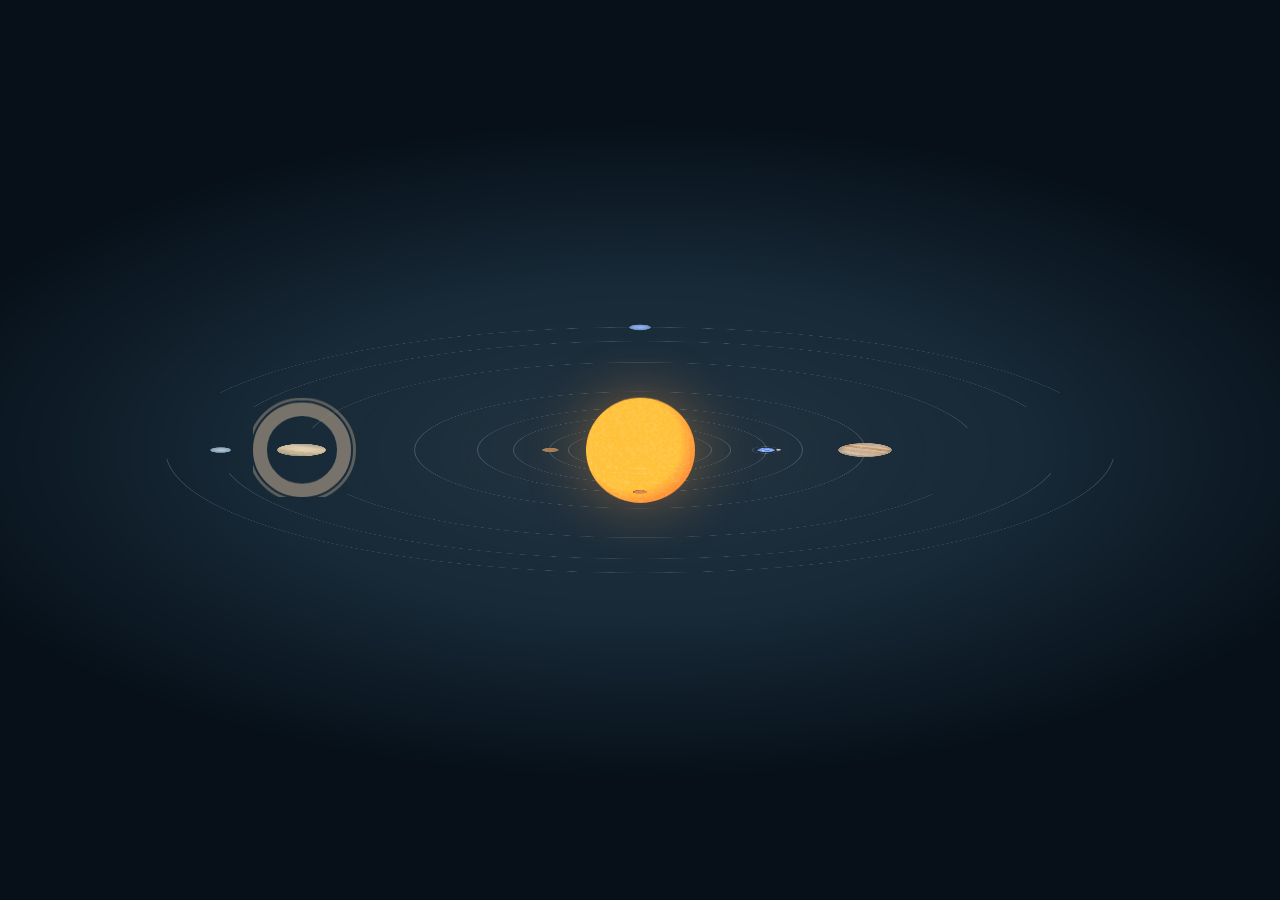
==== index.html @ 9392c402 "update" ====
<!DOCTYPE html>
<html lang="en">
<head>
    <meta charset="UTF-8">
    <meta http-equiv="X-UA-Compatible" content="IE=edge">
    <meta name="viewport" content="width=device-width, initial-scale=1.0">
    <link rel="stylesheet" href="style.css">
    <title>Solar System</title>
</head>

<body>
    <body class="opening hide-UI view-2D zoom-large data-close controls-close">
        <div id="navbar">
          <a id="toggle-data" href="#data"><i class="icon-data"></i>Data</a>
          <h1>3D Solar System<br><span> <a href=""></a></span></h1>
          <a id="toggle-controls" href="#controls"><i class="icon-controls"></i>Controls</a>
        </div>
        <div id="data">
          <a class="sun" title="sun" href="quiz.html?planet=Sun">Sun</a>
          <a class="mercury" title="mercury" href="quiz.html?planet=Mercury">Mercury</a>
          <a class="venus" title="venus" href="quiz.html?planet=Venus">Venus</a>
          <a class="earth active" title="earth" href="quiz.html?planet=Earth">Earth</a>
          <a class="mars" title="mars" href="quiz.html?planet=Mars">Mars</a>
          <a class="jupiter" title="jupiter" href="quiz.html?planet=Jupiter">Jupiter</a>
          <a class="saturn" title="saturn" href="quiz.html?planet=Saturn">Saturn</a>
          <a class="uranus" title="uranus" href="quiz.html?planet=Uranus">Uranus</a>
          <a class="neptune" title="neptune" href="quiz.html?planet=Neptune">Neptune</a>
        </div>
        
        <div id="controls">
          <label class="set-view">
            <input type="checkbox">

            <label class="set-zoom">
            <input type="checkbox">
          </label>
          <label>
            <input type="radio" class="set-speed" name="scale" checked>
            <span>Speed</span>
          </label>
          <label>
            <input type="radio" class="set-size" name="scale">
            <span>Size</span>
          </label>
          <label>
            <input type="radio" class="set-distance" name="scale">
            <span>Distance</span>
          </label>
        </div>
        <div id="universe" class="scale-stretched">
          <div id="galaxy">
            <div id="solar-system" class="earth">
              <div id="mercury" class="orbit">
                <div class="pos">
                  <div class="planet">
                    <dl class="infos">
                      <dt>Mercury</dt>
                      <dd><span></span></dd>
                    </dl>
                  </div>
                </div>
              </div>
              <div id="venus" class="orbit">
                <div class="pos">
                  <div class="planet">
                    <dl class="infos">
                      <dt>Venus</dt>
                      <dd><span></span></dd>
                    </dl>
                  </div>
                </div>
              </div>
              <div id="earth" class="orbit">
                <div class="pos">
                  <div class="orbit">
                    <div class="pos">
                      <div class="moon"></div>
                    </div>
                  </div>
                  <div class="planet">
                    <dl class="infos">
                      <dt>Earth</dt>
                      <dd><span></span></dd>
                    </dl>
                  </div>
                </div>
              </div>
              <div id="mars" class="orbit">
                <div class="pos">
                  <div class="planet">
                    <dl class="infos">
                      <dt>Mars</dt>
                      <dd><span></span></dd>
                    </dl>
                  </div>
                </div>
              </div>
              <div id="jupiter" class="orbit">
                <div class="pos">
                  <div class="planet">
                    <dl class="infos">
                      <dt>Jupiter</dt>
                      <dd><span></span></dd>
                    </dl>
                  </div>
                </div>
              </div>
              <div id="saturn" class="orbit">
                <div class="pos">
                  <div class="planet">
                    <div class="ring"></div>
                    <dl class="infos">
                      <dt>Saturn</dt>
                      <dd><span></span></dd>
                    </dl>
                  </div>
                </div>
              </div>
              <div id="uranus" class="orbit">
                <div class="pos">
                  <div class="planet">
                    <dl class="infos">
                      <dt>Uranus</dt>
                      <dd><span></span></dd>
                    </dl>
                  </div>
                </div>
              </div>
              <div id="neptune" class="orbit">
                <div class="pos">
                  <div class="planet">
                    <dl class="infos">
                      <dt>Neptune</dt>
                      <dd><span></span></dd>
                    </dl>
                  </div>
                </div>
              </div>
              <div id="sun">
                <dl class="infos">
                  <dt>Sun</dt>
                  <dd><span></span></dd>
                </dl>
              </div>
            </div>
          </div>
        </div>
        <script src="//ajax.googleapis.com/ajax/libs/jquery/1.8.1/jquery.min.js"></script>
        <script type="text/javascript">
        if (typeof jQuery == 'undefined') { 
          document.write(unescape("%3Cscript src='js/jquery.min.js' type='text/javascript'%3E%3C/script%3E"));
        }
        </script>
        <script src="js/prefixfree.min.js"></script>
        <script src="js/scripts.min.js"></script>
      </body>
  <script src="script.js"></script>
</body>
</html>
---- style.css ----
@import url(https://fonts.googleapis.com/css?family=Open+Sans:400,300);

html, body, div, span, applet, object, iframe, h1, h2, h3, h4, h5, h6, p, blockquote, pre, a, abbr, acronym, address, big, cite, code, del, dfn, em, img, ins, kbd, q, s, samp, small, strike, strong, sub, sup, tt, var, b, u, i, center, dl, dt, dd, ol, ul, li, fieldset, form, label, legend, table, caption, tbody, tfoot, thead, tr, th, td, article, aside, canvas, details, embed, figure, figcaption, footer, header, hgroup, menu, nav, output, ruby, section, summary, time, mark, audio, video {
  border: 0;
  font-size: 100%;
  font: inherit;
  vertical-align: baseline;
  margin: 0;
  padding: 0; }

article, aside, details, figcaption, figure, footer, header, hgroup, menu, nav, section {
  display: block; }

body {
  line-height: 1; }

ol, ul {
  list-style: none; }

blockquote, q {
  quotes: none; }

blockquote:before, blockquote:after, q:before, q:after {
  content: none; }

table {
  border-collapse: collapse;
  border-spacing: 0; }

* {
  -moz-box-sizing: border-box;
  box-sizing: border-box;
  box-sizing: border-box; }

body {
  font-size: 10px;
  font-family: 'Open Sans', sans-serif;
  font-weight: 300;
  background-color: #08090A; }

#universe {
  z-index: 1;
  position: absolute;
  overflow: hidden;
  width: 100%;
  height: 100%;
  background-position: center 40%;
  background-repeat: no-repeat;
  background-size: cover; }

#galaxy {
  position: relative;
  width: 100%;
  height: 100%;
  /*perspective: 4000;*/ }

#solar-system {
  position: absolute;
  width: 100%;
  height: 100%;
  transform-style: preserve-3d; }

.orbit {
  position: absolute;
  top: 50%;
  left: 50%;
  border: 1px solid rgba(255, 255, 255, 0.2);
  border-radius: 50%;
  transform-style: preserve-3d;
  animation-name: orbit;
  animation-iteration-count: infinite;
  animation-timing-function: linear; }

.orbit .orbit {
  animation-name: suborbit; }

.pos {
  position: absolute;
  top: 50%;
  width: 2em;
  height: 2em;
  margin-top: -1em;
  margin-left: -1em;
  transform-style: preserve-3d;
  animation-name: invert;
  animation-iteration-count: infinite;
  animation-timing-function: linear; }

#sun, .planet, #earth .moon {
  position: absolute;
  top: 50%;
  left: 50%;
  width: 1em;
  height: 1em;
  margin-top: -0.5em;
  margin-left: -0.5em;
  border-radius: 50%;
  transform-style: preserve-3d; }

#sun {
  background-color: #FB7209;
  background-repeat: no-repeat;
  background-size: cover;
  box-shadow: 0 0 60px rgba(255, 160, 60, 0.4); }

.planet {
  background-color: #202020;
  background-repeat: no-repeat;
  background-size: cover;
  animation-iteration-count: infinite;
  animation-timing-function: linear; }

.ring {
  position: absolute;
  top: 50%;
  left: 50%;
  border-radius: 50%; }

#saturn .ring {
  width: 2em;
  height: 2em;
  margin-top: -1em;
  margin-left: -1em;
  border: 0.3em solid rgba(160, 147, 130, 0.7);
  animation-iteration-count: infinite;
  animation-timing-function: linear; }

#saturn .ring:after {
  border-radius: 50%;
  position: absolute;
  content: '';
  top: 50%;
  left: 50%;
  width: 2.2em;
  height: 2.2em;
  margin-top: -1.1em;
  margin-left: -1.1em;
  border: 0.07em solid rgba(160, 147, 130, 0.5);
  box-sizing: border-box;
  box-sizing: border-box; }

/* --------------------------------------------------------------------------- planets index */
#mercury {
  z-index: 10; }

#venus {
  z-index: 9; }

#earth {
  z-index: 8; }

#moon {
  z-index: 7; }

#mars {
  z-index: 6; }

#jupiter {
  z-index: 5; }

#saturn {
  z-index: 4; }

#uranus {
  z-index: 3; }

#neptune {
  z-index: 2; }

#sun {
  z-index: 1; }

/* --------------------------------------------------------------------------- animations */
@keyframes orbit {
  0% {
    transform: rotateZ(0deg); }

  100% {
    transform: rotateZ(-360deg); } }

@keyframes suborbit {
  0% {
    transform: rotateX(90deg) rotateZ(0deg); }

  100% {
    transform: rotateX(90deg) rotateZ(-360deg); } }

@keyframes invert {
  0% {
    transform: rotateX(-90deg) rotateY(360deg) rotateZ(0deg); }

  100% {
    transform: rotateX(-90deg) rotateY(0deg) rotateZ(0deg); } }

/* --------------------------------------------------------------------------- opening */
.view-3D .opening #sun,
.view-3D .opening .orbit,
.view-3D .opening .pos,
.view-3D .opening .planet,
.view-3D .opening .satelite,
.view-3D .opening .ring {
  transition-duration: 4s; }

#universe.opening #sun {
  box-shadow: 0 0 0 rgba(255, 160, 60, 0); }

/* --------------------------------------------------------------------------- 2D view */
.view-2D.zoom-large #sun {
  transform-style: flat; }

.view-2D.zoom-large .orbit {
  transform-style: flat; }

.view-2D #sun,
.view-2D .ring {
  transform: rotateX(0deg); }

.view-2D .planet,
.view-2D .moon {
  transform: rotateX(90deg); }

/* --------------------------------------------------------------------------- 3D view */
.view-3D.zoom-large #sun {
  transform-style: preserve-3d; }

.view-3D.zoom-large .orbit {
  transform-style: preserve-3d; }

.view-3D #solar-system {
  transform: rotateX(75deg); }

.view-3D #sun {
  transform: rotateX(-90deg); }

.view-3D .ring {
  transform: rotateX(90deg); }

.view-3D .planet,
.view-3D .moon {
  transform: rotateX(0deg); }

/* --------------------------------------------------------------------------- large zoom */
.zoom-large #solar-system {
  width: 100%; }

.zoom-large.view-2D .scale-stretched #solar-system {
  font-size: 26%; }

.zoom-large.view-3D .scale-stretched #solar-system {
  font-size: 62%; }

.zoom-large.view-2D .scale-d #solar-system {
  font-size: 22%; }

.zoom-large.view-3D .scale-d #solar-system {
  font-size: 48%; }

.zoom-large.view-2D .scale-s #solar-system {
  font-size: 7%; }

.zoom-large.view-3D .scale-s #solar-system {
  font-size: 14%; }

/* --------------------------------------------------------------------------- close zoom */
.zoom-close #solar-system {
  width: 200%;
  font-size: 100%; }

.zoom-close .scale-stretched #solar-system {
  margin-left: -100%; }

.zoom-close .scale-d #solar-system {
  margin-left: -106%; }

.zoom-close.view-2D .scale-d #solar-system {
  font-size: 84%; }

.zoom-close.view-3D .scale-d #solar-system {
  font-size: 84%; }

.zoom-close .scale-s #solar-system {
  margin-left: -145%; }

.zoom-close.view-2D .scale-s #solar-system {
  font-size: 40%; }

.zoom-close.view-3D .scale-s #solar-system {
  font-size: 40%; }

.zoom-close .orbit,
.zoom-close .pos,
.zoom-close .planet,
.zoom-close .satelite,
.zoom-close .ring {
  animation-play-state: paused!important;
  animation-duration: 0s!important;
  animation: none!important; }

.zoom-close.view-2D .planet,
.zoom-close.view-2D .moon {
  transform: rotateX(0deg); }

.zoom-close.view-3D .planet {
  transform: rotateX(-90deg); }

.zoom-close.view-3D .moon {
  transform: rotateX(90deg); }

.zoom-close .pos {
  left: 100%!important;
  top: 50%!important; }

/* --------------------------------------------------------------------------- data */
/* --------------------------------------------------------------------------- speed */
/* sideral years */
#mercury .pos,
#mercury .planet,
#mercury.orbit {
  animation-duration: 2.89016s; }

#venus .pos,
#venus .planet,
#venus.orbit {
  animation-duration: 7.38237s; }

#earth .pos,
#earth .planet,
#earth.orbit {
  animation-duration: 12.00021s; }

#earth .orbit .pos,
#earth .orbit {
  animation-duration: 0.89764s; }

#mars .pos,
#mars .planet,
#mars.orbit {
  animation-duration: 22.57017s; }

#jupiter .pos,
#jupiter .planet,
#jupiter.orbit {
  animation-duration: 142.35138s; }

#saturn .pos,
#saturn .planet,
#saturn.orbit,
#saturn .ring {
  animation-duration: 353.36998s; }

#uranus .pos,
#uranus .planet,
#uranus.orbit {
  animation-duration: 1008.20215s; }

#neptune .pos,
#neptune .planet,
#neptune.orbit {
  animation-duration: 1977.49584s; }

/* --------------------------------------------------------------------------- planets sizes */
/* --------------------------------------------------------------------------- stretched sizes */
.scale-stretched #sun {
  font-size: 24em; }

.scale-stretched #mercury .planet {
  font-size: 1.5em; }

.scale-stretched #venus .planet {
  font-size: 3.72em; }

.scale-stretched #earth .planet {
  font-size: 3.92em; }

.scale-stretched #earth .moon {
  font-size: 1.2em; }

.scale-stretched #mars .planet {
  font-size: 2.9em; }

.scale-stretched #jupiter .planet {
  font-size: 12em; }

.scale-stretched #saturn .planet {
  font-size: 10.8em; }

.scale-stretched #uranus .planet {
  font-size: 4.68em; }

.scale-stretched #neptune .planet {
  font-size: 4.9em; }

/* --------------------------------------------------------------------------- scaled sizes */
/*
(planets radius * 2) * ratio
*/
/*$distanceScaleRatio:   0.000075em;*/
/* --------------------------------------------------------------------------- planets distance scale sizes */
.scale-d #sun {
  font-size: 41.73048em; }

.scale-d #mercury .planet {
  font-size: 0.14634em; }

.scale-d #venus .planet {
  font-size: 0.36306em; }

.scale-d #earth .planet {
  font-size: 0.38226em; }

.scale-d #earth .moon {
  font-size: 0.08226em; }

.scale-d #mars .planet {
  font-size: 0.20334em; }

.scale-d #jupiter .planet {
  font-size: 4.19466em; }

.scale-d #saturn .planet {
  font-size: 3.49392em; }

.scale-d #uranus .planet {
  font-size: 1.52172em; }

.scale-d #neptune .planet {
  font-size: 1.47732em; }

/* --------------------------------------------------------------------------- planet size scale sizes */
.scale-s #sun {
  font-size: 417.3048em; }

.scale-s #mercury .planet {
  font-size: 1.4634em; }

.scale-s #venus .planet {
  font-size: 3.6306em; }

.scale-s #earth .planet {
  font-size: 3.8226em; }

.scale-s #earth .moon {
  font-size: 0.8226em; }

.scale-s #mars .planet {
  font-size: 2.0334em; }

.scale-s #jupiter .planet {
  font-size: 41.9466em; }

.scale-s #saturn .planet {
  font-size: 34.9392em; }

.scale-s #uranus .planet {
  font-size: 15.2172em; }

.scale-s #neptune .planet {
  font-size: 14.7732em; }

/* --------------------------------------------------------------------------- stretched orbits */
.scale-stretched #mercury.orbit {
  width: 32em;
  height: 32em;
  margin-top: -16em;
  margin-left: -16em; }

.scale-stretched #venus.orbit {
  width: 40em;
  height: 40em;
  margin-top: -20em;
  margin-left: -20em; }

.scale-stretched #earth.orbit {
  width: 56em;
  height: 56em;
  margin-top: -28em;
  margin-left: -28em; }

.scale-stretched #earth .orbit {
  width: 6em;
  height: 6em;
  margin-top: -3em;
  margin-left: -3em; }

.scale-stretched #mars.orbit {
  width: 72em;
  height: 72em;
  margin-top: -36em;
  margin-left: -36em; }

.scale-stretched #jupiter.orbit {
  width: 100em;
  height: 100em;
  margin-top: -50em;
  margin-left: -50em; }

.scale-stretched #saturn.orbit {
  width: 150em;
  height: 150em;
  margin-top: -75em;
  margin-left: -75em; }

.scale-stretched #uranus.orbit {
  width: 186em;
  height: 186em;
  margin-top: -93em;
  margin-left: -93em; }

.scale-stretched #neptune.orbit {
  width: 210em;
  height: 210em;
  margin-top: -105em;
  margin-left: -105em; }

/* --------------------------------------------------------------------------- scaled orbits */
/* --------------------------------------------------------------------------- distance scale orbits */
.scale-d #mercury.orbit {
  width: 44.74176em;
  height: 44.74176em;
  margin-top: -22.37088em;
  margin-left: -22.37088em; }

.scale-d #venus.orbit {
  width: 47.35737em;
  height: 47.35737em;
  margin-top: -23.67869em;
  margin-left: -23.67869em; }

.scale-d #earth.orbit {
  width: 49.50959em;
  height: 49.50959em;
  margin-top: -24.75479em;
  margin-left: -24.75479em; }

.scale-d #mars.orbit {
  width: 53.58356em;
  height: 53.58356em;
  margin-top: -26.79178em;
  margin-left: -26.79178em; }

.scale-d #jupiter.orbit {
  width: 82.2042em;
  height: 82.2042em;
  margin-top: -41.1021em;
  margin-left: -41.1021em; }

.scale-d #saturn.orbit {
  width: 115.91713em;
  height: 115.91713em;
  margin-top: -57.95857em;
  margin-left: -57.95857em; }

.scale-d #uranus.orbit {
  width: 191.00471em;
  height: 191.00471em;
  margin-top: -95.50235em;
  margin-left: -95.50235em; }

.scale-d #neptune.orbit {
  width: 275.64709em;
  height: 275.64709em;
  margin-top: -137.82355em;
  margin-left: -137.82355em; }

/* Moon */
.scale-d #earth .orbit {
  width: 1em;
  height: 1em;
  margin-top: -0.5em;
  margin-left: -0.5em; }

/* --------------------------------------------------------------------------- size scale orbits */
.scale-s #mercury.orbit {
  width: 441.3048em;
  height: 441.3048em;
  margin-top: -220.6524em;
  margin-left: -220.6524em; }

.scale-s #venus.orbit {
  width: 457.3048em;
  height: 457.3048em;
  margin-top: -228.6524em;
  margin-left: -228.6524em; }

.scale-s #earth.orbit {
  width: 473.3048em;
  height: 473.3048em;
  margin-top: -236.6524em;
  margin-left: -236.6524em; }

.scale-s #mars.orbit {
  width: 489.3048em;
  height: 489.3048em;
  margin-top: -244.6524em;
  margin-left: -244.6524em; }

.scale-s #jupiter.orbit {
  width: 561.3048em;
  height: 561.3048em;
  margin-top: -280.6524em;
  margin-left: -280.6524em; }

.scale-s #saturn.orbit {
  width: 705.3048em;
  height: 705.3048em;
  margin-top: -352.6524em;
  margin-left: -352.6524em; }

.scale-s #uranus.orbit {
  width: 817.3048em;
  height: 817.3048em;
  margin-top: -408.6524em;
  margin-left: -408.6524em; }

.scale-s #neptune.orbit {
  width: 881.3048em;
  height: 881.3048em;
  margin-top: -440.6524em;
  margin-left: -440.6524em; }

/* Moon */
.scale-s #earth .orbit {
  width: 1em;
  height: 1em;
  margin-top: -0.5em;
  margin-left: -0.5em; }

/* --------------------------------------------------------------------------- text infos data */
/* --------------------------------------------------------------------------- speed */
.set-speed dl.infos dd span:after {
  content: 'Orbit Velocity'; }

.set-speed #sun dl.infos dd:after {
  content: '0 km/h'; }

.set-speed #mercury dl.infos dd:after {
  content: '170,503 km/h'; }

.set-speed #venus dl.infos dd:after {
  content: '126,074 km/h'; }

.set-speed #earth dl.infos dd:after {
  content: '107,218 km/h'; }

.set-speed #mars dl.infos dd:after {
  content: '86,677 km/h'; }

.set-speed #jupiter dl.infos dd:after {
  content: '47,002 km/h'; }

.set-speed #saturn dl.infos dd:after {
  content: '34,701 km/h'; }

.set-speed #uranus dl.infos dd:after {
  content: '24,477 km/h'; }

.set-speed #neptune dl.infos dd:after {
  content: '19,566 km/h'; }

/* --------------------------------------------------------------------------- size */
.set-size dl.infos dd span:after {
  content: 'Equatorial Circumference'; }

.set-size #sun dl.infos dd:after {
  content: '4,370,005 km'; }

.set-size #mercury dl.infos dd:after {
  content: '15,329 km'; }

.set-size #venus dl.infos dd:after {
  content: '38,024 km'; }

.set-size #earth dl.infos dd:after {
  content: '40,030 km'; }

.set-size #mars dl.infos dd:after {
  content: '21,296 km'; }

.set-size #jupiter dl.infos dd:after {
  content: '439,263 km'; }

.set-size #saturn dl.infos dd:after {
  content: '365,882 km'; }

.set-size #uranus dl.infos dd:after {
  content: '159,354 km'; }

.set-size #neptune dl.infos dd:after {
  content: '154,704 km'; }

/* --------------------------------------------------------------------------- distance */
.set-distance dl.infos dd span:after {
  content: 'From Sun'; }

.set-distance #sun dl.infos dd span:after {
  content: 'From Earth'; }

.set-distance #sun dl.infos dd:after {
  content: '149,598,262 km'; }

.set-distance #mercury dl.infos dd:after {
  content: '57,909,227 km'; }

.set-distance #venus dl.infos dd:after {
  content: '108,209,475 km'; }

.set-distance #earth dl.infos dd:after {
  content: '149,598,262 km'; }

.set-distance #mars dl.infos dd:after {
  content: '227,943,824 km'; }

.set-distance #jupiter dl.infos dd:after {
  content: '778,340,821 km'; }

.set-distance #saturn dl.infos dd:after {
  content: '1,426,666,422 km'; }

.set-distance #uranus dl.infos dd:after {
  content: '2,870,658,186 km'; }

.set-distance #neptune dl.infos dd:after {
  content: '4,498,396,441 km'; }

/* --------------------------------------------------------------------------- planets starting position and lighting effect */
/* --------------------------------------------------------------------------- mercury ; pos: Top */
#mercury .pos {
  left: 50%;
  top: -1%; }

#mercury .planet {
  animation-name: shadow-mercury; }

@keyframes shadow-mercury {
  0% {
    box-shadow: inset 0 0 1px rgba(0, 0, 0, 0.5);
    /* TOP */ }

  25% {
    box-shadow: inset 4px 0 2px rgba(0, 0, 0, 0.5);
    /* LEFT */ }

  50% {
    box-shadow: inset 13px -5px 4px rgba(0, 0, 0, 0.5);
    /* BOTTOM */ }

  50.01% {
    box-shadow: inset -13px -5px 4px rgba(0, 0, 0, 0.5);
    /* BOTTOM */ }

  75% {
    box-shadow: inset -4px 0 2px rgba(0, 0, 0, 0.5);
    /* RIGHT */ }

  100% {
    box-shadow: inset 0 0 1px rgba(0, 0, 0, 0.5);
    /* TOP */ } }

.scaled.view-2D #mercury .planet,
.scaled.view-3D #mercury .planet {
  box-shadow: inset -4px 0 2px rgba(0, 0, 0, 0.5);
  /* RIGHT */ }

/* --------------------------------------------------------------------------- venus ; pos: Left */
#venus .pos {
  left: 0;
  top: 50%; }

#venus .planet {
  animation-name: shadow-venus; }

@keyframes shadow-venus {
  0% {
    box-shadow: inset 4px 0 2px rgba(0, 0, 0, 0.5);
    /* LEFT */ }

  25% {
    box-shadow: inset 22px -20px 10px rgba(0, 0, 0, 0.5);
    /* BOTTOM */ }

  25.5% {
    box-shadow: inset -22px -20px 10px rgba(0, 0, 0, 0.5);
    /* BOTTOM */ }

  50% {
    box-shadow: inset -4px 0 2px rgba(0, 0, 0, 0.5);
    /* RIGHT */ }

  75% {
    box-shadow: inset 0 0 1px rgba(0, 0, 0, 0.5);
    /* TOP */ }

  100% {
    box-shadow: inset 4px 0 2px rgba(0, 0, 0, 0.5);
    /* LEFT */ } }

.scaled.view-2D #venus .planet,
.scaled.view-3D #venus .planet {
  box-shadow: inset -4px 0 2px rgba(0, 0, 0, 0.5);
  /* RIGHT */ }

/* --------------------------------------------------------------------------- earth ; pos: Right */
#earth .pos {
  left: 100%;
  top: 50%; }

#earth .planet {
  animation-name: shadow-earth; }

@keyframes shadow-earth {
  0% {
    box-shadow: inset -4px 0 2px rgba(0, 0, 0, 0.5);
    /* RIGHT */ }

  25% {
    box-shadow: inset 0 0 1px rgba(0, 0, 0, 0.5);
    /* TOP */ }

  50% {
    box-shadow: inset 4px 0 2px rgba(0, 0, 0, 0.5);
    /* LEFT */ }

  75% {
    box-shadow: inset 24px -20px 15px rgba(0, 0, 0, 0.5);
    /* BOTTOM */ }

  75.01% {
    box-shadow: inset -24px -20px 15px rgba(0, 0, 0, 0.5);
    /* BOTTOM */ }

  100% {
    box-shadow: inset -4px 0 2px rgba(0, 0, 0, 0.5);
    /* RIGHT */ } }

.scaled.view-2D #earth .planet,
.scaled.view-3D #earth .planet {
  box-shadow: inset -4px 0 2px rgba(0, 0, 0, 0.5);
  /* RIGHT */ }

/* --------------------------------------------------------------------------- moon */
#earth .orbit .pos {
  left: 100%;
  top: 50%; }

/* --------------------------------------------------------------------------- mars ; pos: Bottom */
#mars .pos {
  left: 50%;
  top: 100%; }

#mars .planet {
  animation-name: shadow-mars; }

@keyframes shadow-mars {
  0% {
    box-shadow: inset -18px -10px 10px rgba(0, 0, 0, 0.5);
    /* BOTTOM */ }

  25% {
    box-shadow: inset -4px 0 2px rgba(0, 0, 0, 0.5);
    /* RIGHT */ }

  50% {
    box-shadow: inset 0 1px 1px rgba(0, 0, 0, 0.5);
    /* TOP */ }

  75% {
    box-shadow: inset 4px 0 2px rgba(0, 0, 0, 0.5);
    /* LEFT */ }

  99.99% {
    box-shadow: inset 18px -10px 10px rgba(0, 0, 0, 0.5);
    /* BOTTOM */ }

  100% {
    box-shadow: inset -18px -10px 10px rgba(0, 0, 0, 0.5);
    /* BOTTOM */ } }

.scaled.view-2D #mars .planet,
.scaled.view-3D #mars .planet {
  box-shadow: inset -4px 0 2px rgba(0, 0, 0, 0.5);
  /* RIGHT */ }

/* --------------------------------------------------------------------------- jupiter ; pos: Right */
#jupiter .pos {
  left: 100%;
  top: 50%; }

#jupiter .planet {
  animation-name: shadow-jupiter; }

@keyframes shadow-jupiter {
  0% {
    box-shadow: inset -16px 0 5px rgba(0, 0, 0, 0.5);
    /* RIGHT */ }

  25% {
    box-shadow: inset 0 3px 2px rgba(0, 0, 0, 0.5);
    /* TOP */ }

  50% {
    box-shadow: inset 16px 0 5px rgba(0, 0, 0, 0.5);
    /* LEFT */ }

  75% {
    box-shadow: inset 94px -30px 40px rgba(0, 0, 0, 0.5);
    /* BOTTOM */ }

  75.01% {
    box-shadow: inset -94px -30px 40px rgba(0, 0, 0, 0.5);
    /* BOTTOM */ }

  100% {
    box-shadow: inset -16px 0 5px rgba(0, 0, 0, 0.5);
    /* RIGHT */ } }

.scaled.view-2D #jupiter .planet,
.scaled.view-3D #jupiter .planet {
  box-shadow: inset -16px 0 5px rgba(0, 0, 0, 0.5);
  /* RIGHT */ }

/* --------------------------------------------------------------------------- saturn ; pos: Left */
#saturn .pos {
  left: 0%;
  top: 50%; }

#saturn .planet {
  animation-name: shadow-saturn; }

@keyframes shadow-saturn {
  0% {
    box-shadow: inset 16px 0 5px rgba(0, 0, 0, 0.5);
    /* LEFT */ }

  25% {
    box-shadow: inset 80px -30px 50px rgba(0, 0, 0, 0.5);
    /* BOTTOM */ }

  25.01% {
    box-shadow: inset -94px -30px 40px rgba(0, 0, 0, 0.5);
    /* BOTTOM */ }

  50% {
    box-shadow: inset -16px 0 5px rgba(0, 0, 0, 0.5);
    /* RIGHT */ }

  75% {
    box-shadow: inset -2px 3px 2px rgba(0, 0, 0, 0.5);
    /* TOP */ }

  100% {
    box-shadow: inset 16px 0 5px rgba(0, 0, 0, 0.5);
    /* LEFT */ } }

.scaled.view-2D #saturn .planet,
.scaled.view-3D #saturn .planet {
  box-shadow: inset -16px 0 5px rgba(0, 0, 0, 0.5);
  /* RIGHT */ }

/* --------------------------------------------------------------------------- saturn ring */
/*

#saturn .ring           { animation-name:     shadow-saturn-ring; }

@keyframes 
shadow-saturn-ring{ 0%   { box-shadow: inset -16px  0      4px   rgba(20, 40, 50, 0.45); opacity: .4; }
                  25%    { box-shadow: inset -5px   -30px   12px  rgba(20, 40, 50, 0.3);  opacity: 1; }
                  25.01% { box-shadow: inset 5px    -30px   12px  rgba(20, 40, 50, 0.3);  opacity: 1; }
                  50%    { box-shadow: inset 16px   0      4px   rgba(20, 40, 50, 0.45);  opacity: .4; }
                  75%    { box-shadow: inset 0      30px  50px  rgba(20, 40, 50, 0);  opacity: .3; }
                  100%   { box-shadow: inset -16px  0      4px   rgba(20, 40, 50, 0.45);  opacity: .4; }
                }

.scaled.view-2D #saturn .ring,
.scaled.view-3D #saturn .ring { box-shadow: inset 16px   0      4px   rgba(20, 40, 50, 0.6); }

*/
/* --------------------------------------------------------------------------- uranus ; pos: Left */
#uranus .pos {
  left: 0;
  top: 50%; }

#uranus .planet {
  animation-name: shadow-uranus; }

@keyframes shadow-uranus {
  0% {
    box-shadow: inset 8px 0 5px rgba(0, 0, 0, 0.5);
    /* LEFT */ }

  25% {
    box-shadow: inset 40px -15px 40px rgba(0, 0, 0, 0.5);
    /* BOTTOM */ }

  25.01% {
    box-shadow: inset -40px -15px 40px rgba(0, 0, 0, 0.5);
    /* BOTTOM */ }

  50% {
    box-shadow: inset -8px 0 5px rgba(0, 0, 0, 0.5);
    /* RIGHT */ }

  75% {
    box-shadow: inset 0 0 2px rgba(0, 0, 0, 0.5);
    /* TOP */ }

  100% {
    box-shadow: inset 8px 0 5px rgba(0, 0, 0, 0.5);
    /* LEFT */ } }

.scaled.view-2D #uranus .planet,
.scaled.view-3D #uranus .planet {
  box-shadow: inset -8px 0 5px rgba(0, 0, 0, 0.5);
  /* RIGHT */ }

/* --------------------------------------------------------------------------- neptune ; pos: Top */
#neptune .pos {
  left: 50%;
  top: 0; }

#neptune .planet {
  animation-name: shadow-neptune; }

@keyframes shadow-neptune {
  0% {
    box-shadow: inset 0 0 2px rgba(0, 0, 0, 0.5);
    /* TOP */ }

  25% {
    box-shadow: inset 12px 0 5px rgba(0, 0, 0, 0.5);
    /* LEFT */ }

  50% {
    box-shadow: inset 50px -15px 40px rgba(0, 0, 0, 0.5);
    /* BOTTOM */ }

  50.01% {
    box-shadow: inset -50px -15px 40px rgba(0, 0, 0, 0.5);
    /* BOTTOM */ }

  75% {
    box-shadow: inset -12px 0 5px rgba(0, 0, 0, 0.5);
    /* RIGHT */ }

  100% {
    box-shadow: inset 0 0 2px rgba(0, 0, 0, 0.5);
    /* TOP */ } }

.scaled.view-2D #neptune .planet,
.scaled.view-3D #neptune .planet {
  box-shadow: inset -12px 0 5px rgba(0, 0, 0, 0.5);
  /* RIGHT */ }

/* --------------------------------------------------------------------------- DEBUG 
.pos, 
.planet, 
.orbit,
.ring { animation-duration: 20s!important; }

/* */
/* --------------------------------------------------------------------------- navigation styles */
dl.infos {
  position: absolute;
  display: block;
  opacity: 0;
  width: 100%;
  height: 100%;
  margin-top: -90%;
  margin-left: 90%;
  padding-left: 100%;
  transform-origin: 100% 100%;
  transform-style: preserve-3d;
  transform: rotateX(90deg); }

dl.infos:before {
  position: absolute;
  content: '';
  width: 15px;
  height: 30px;
  left: 15px;
  bottom: 0;
  border-top: 1px solid white;
  border-left: 1px solid white;
  transform-style: preserve-3d;
  transform: skew(-45deg, 0deg);
  box-shadow: inset 1px 1px black; }

dl.infos dt {
  position: absolute;
  left: 50px;
  margin-bottom: 26px;
  bottom: 30px;
  color: #FFF;
  font-size: 14px;
  text-shadow: 1px 1px 2px black; }

dl.infos dd:after {
  position: absolute;
  left: 50px;
  bottom: 30px;
  width: 300px;
  color: #FFF;
  font-size: 22px;
  text-shadow: 1px 1px 2px black; }

dl.infos dd span:after {
  position: absolute;
  left: 50px;
  bottom: 14px;
  width: 300px;
  color: #FFF;
  font-size: 11px;
  text-shadow: 1px 1px 2px black; }

.sun #sun .infos,
.mercury #mercury .infos,
.venus #venus .infos,
.earth #earth .infos,
.mars #mars .infos,
.jupiter #jupiter .infos,
.saturn #saturn .infos,
.uranus #uranus .infos,
.neptune #neptune .infos {
  display: block;
  opacity: 1;
  transform: rotateX(0deg); }

.mercury #mercury.orbit,
.venus #venus.orbit,
.earth #earth.orbit,
.mars #mars.orbit,
.jupiter #jupiter.orbit,
.saturn #saturn.orbit,
.uranus #uranus.orbit,
.neptune #neptune.orbit {
  border: 1px solid rgba(255, 255, 255, 0.8); }

.hide-UI h1,
.hide-UI #data,
.hide-UI dl.infos,
.hide-UI #controls {
  opacity: 0!important;
  margin-top: -30px; }

.hide-UI #data {
  margin-bottom: -30px; }

.hide-UI .orbit {
  border: 1px solid rgba(255, 255, 255, 0.2) !important; }

h1 {
  width: 100%;
  font-weight: 600;
  font-size: 14px;
  text-align: center;
  color: rgba(255, 255, 255, 0.8); }

h1 span, #navbar h1 a {
  display: inline;
  position: relative;
  padding: 0;
  font-weight: 300;
  font-size: 14px;
  text-align: center;
  color: rgba(255, 255, 255, 0.5); }


#navbar, #controls, #data {
  background: rgba(0, 0, 0, 0.4); }

#navbar {
  z-index: 99;
  position: absolute;
  top: 0;
  left: 0;
  padding: 16px;
  width: 100%;
  height: 48px; }

#navbar a, #data a, #controls label {
  color: rgba(255, 255, 255, 0.6);
  display: block;
  position: relative;
  text-decoration: none; }

#navbar a:hover, #data a:hover, #controls label:hover {
  color: #FFF; }

#data a.active {
  color: #0CF; }

#navbar a {
  position: absolute;
  top: 0;
  height: 48px;
  padding: 16px;
  font-size: 14px; }

#toggle-data {
  left: 0; }

#toggle-controls {
  right: 0; }

#data, #controls {
  z-index: 99;
  position: fixed;
  opacity: 1;
  top: 49px;
  padding: 16px; }

.data-close #data {
  left: -100%; }

.data-open #data {
  left: 0px; }

.controls-close #controls {
  right: -100%; }

.controls-open #controls {
  right: 0px; }

#data a {
  margin-bottom: 1px;
  padding: 6px 10px;
  font-size: 18px; }

#controls label {
  opacity: .6;
  height: 24px;
  margin-bottom: 28px; }

#controls label:hover {
  opacity: 1; }

#controls label:before {
  position: absolute;
  display: block;
  width: 20px;
  height: 20px;
  margin-top: 3px;
  text-align: center;
  color: #FFF;
  z-index: 99; }

#controls label span {
  display: block;
  margin-left: 36px;
  padding-top: 4px;
  font-size: 18px;
  color: #FFF; }

#controls input {
  display: block;
  appearance: none; }

#controls input[type="radio"]:before {
  content: '';
  display: block;
  position: absolute;
  width: 22px;
  height: 22px;
  border: 2px solid #FFF;
  border-radius: 16px; }

#controls input:checked[type="radio"]:after {
  content: '';
  display: block;
  top: 3px;
  margin-left: 3px;
  position: absolute;
  width: 20px;
  height: 20px;
  border-radius: 10px;
  background: #FFF;
  z-index: 99; }

#controls input[type="checkbox"]:before {
  content: '';
  display: block;
  position: absolute;
  width: 100px;
  height: 22px;
  border: 2px solid #FFF;
  border-radius: 16px; }

#controls input[type="checkbox"]:after {
  content: '';
  display: block;
  top: 3px;
  position: absolute;
  width: 20px;
  height: 20px;
  border-radius: 10px;
  background: #FFF;
  z-index: 99; }

#controls label.set-view:before {
  font: bold small-caps 11px/20px sans-serif; }

.view-3D #controls label.set-view:before {
  content: '2D';
  margin-left: 82px; }

.view-2D #controls label.set-view:before {
  content: '3D';
  margin-left: 7px; }

.view-3D #controls .set-view input:after {
  margin-left: 3px; }

.view-2D #controls .set-view input:after {
  margin-left: 81px; }

#controls label.set-zoom:before {
  font: normal small-caps 18px/14px sans-serif; }

.zoom-large #controls label.set-zoom:before {
  content: '+';
  margin-left: 82px; }

.zoom-close #controls label.set-zoom:before {
  content: '-';
  margin-left: 7px; }

.zoom-large #controls .set-zoom input:after {
  margin-left: 3px; }

.zoom-close #controls .set-zoom input:after {
  margin-left: 81px; }

/* --------------------------------------------------------------------------- transitions */
.pos {
  transition-property: top, left; }

#solar-system, .orbit,
.planet,
.satelite,
.ring {
  transition-property: width, height, top, left, margin-left, margin-top, webkit-transform; }

#sun, .icon {
  transition-property: width, height, webkit-transform; }

#solar-system,
#sun,
.orbit,
.pos,
.planet,
.satelite,
.ring,
.infos,
.icon {
  transition-duration: .8s;
  transition-timing-function: ease-in-out; }

#solar-system,
#sun,
.planet,
.satelite,
.ring {
  transition-delay: 0s; }

.pos {
  transition-delay: 1s; }

.opening #solar-system,
.opening #sun,
.opening .orbit,
.opening .pos,
.opening .planet,
.opening .satelite,
.opening .ring,
.opening .infos,
.opening h1,
.opening #data,
.opening dl.infos,
.opening #controls {
  transition-duration: 0s;
  transition-delay: 0s; }

.opening .pos {
  transition-delay: 0s; }

h1, #data, #controls {
  transition-property: opacity, margin;
  transition-duration: .8s;
  transition-timing-function: ease-in-out; }

h1 {
  transition-delay: .35s; }

#data {
  transition-delay: .7s; }

#controls {
  transition-delay: 1s; }

/* --------------------------------------------------------------------------- images */
body {
  background-image: url([data-uri]); }

#universe {
  background-image: url([data-uri]); }

#sun {
  background-image: url([data-uri]); }

#mercury .planet {
  background-image: url([data-uri]); }

#venus .planet {
  background-image: url([data-uri]); }

#earth .planet {
  background-image: url([data-uri]); }

#earth .moon {
  background-color: white; }

#mars .planet {
  background-image: url([data-uri]); }

#jupiter .planet {
  background-image: url([data-uri]); }

#saturn .planet {
  background-image: url([data-uri]); }

#uranus .planet {
  background-image: url([data-uri]); }

#neptune .planet {
  background-image: url([data-uri]); }

/* --------------------------------------------------------------------------- responsive styles */
@media screen and (max-width: 299px) {
  #universe {
    font-size: 20%; } }
@media screen and (min-width: 300px) {
  #universe {
    font-size: 24%; } }
@media screen and (min-width: 500px) {
  #universe {
    font-size: 36%; } }
@media screen and (min-width: 600px) {
  #universe {
    font-size: 44%; } }
@media screen and (min-width: 760px) {
  #universe {
    font-size: 58%; } }
@media screen and (min-width: 1000px) {
  #universe {
    font-size: 73%; }

  #navbar, #controls, #data {
    background: transparent; }

  #navbar a {
    display: none; }

  h1 {
    font-size: 22px;
    margin-top: 8px; }

  #controls {
    padding-right: 32px;
    top: 12px; }

  #data {
    position: fixed;
    top: inherit;
    bottom: 0;
    width: 100%;
    text-align: center; }

  #data a {
    display: inline-block;
    text-align: center;
    font-size: 20px;
    padding: 15px 15px; }

  .data-open #data, .data-close #data {
    left: 0px; }

  .controls-open #controls, .controls-close #controls {
    right: 0px; } }
@media screen and (min-width: 1300px) {
  #universe {
    font-size: 100%; } }
@media screen and (min-width: 1600px) {
  .zoom-close .scale-d #solar-system {
    margin-left: -120%; } }
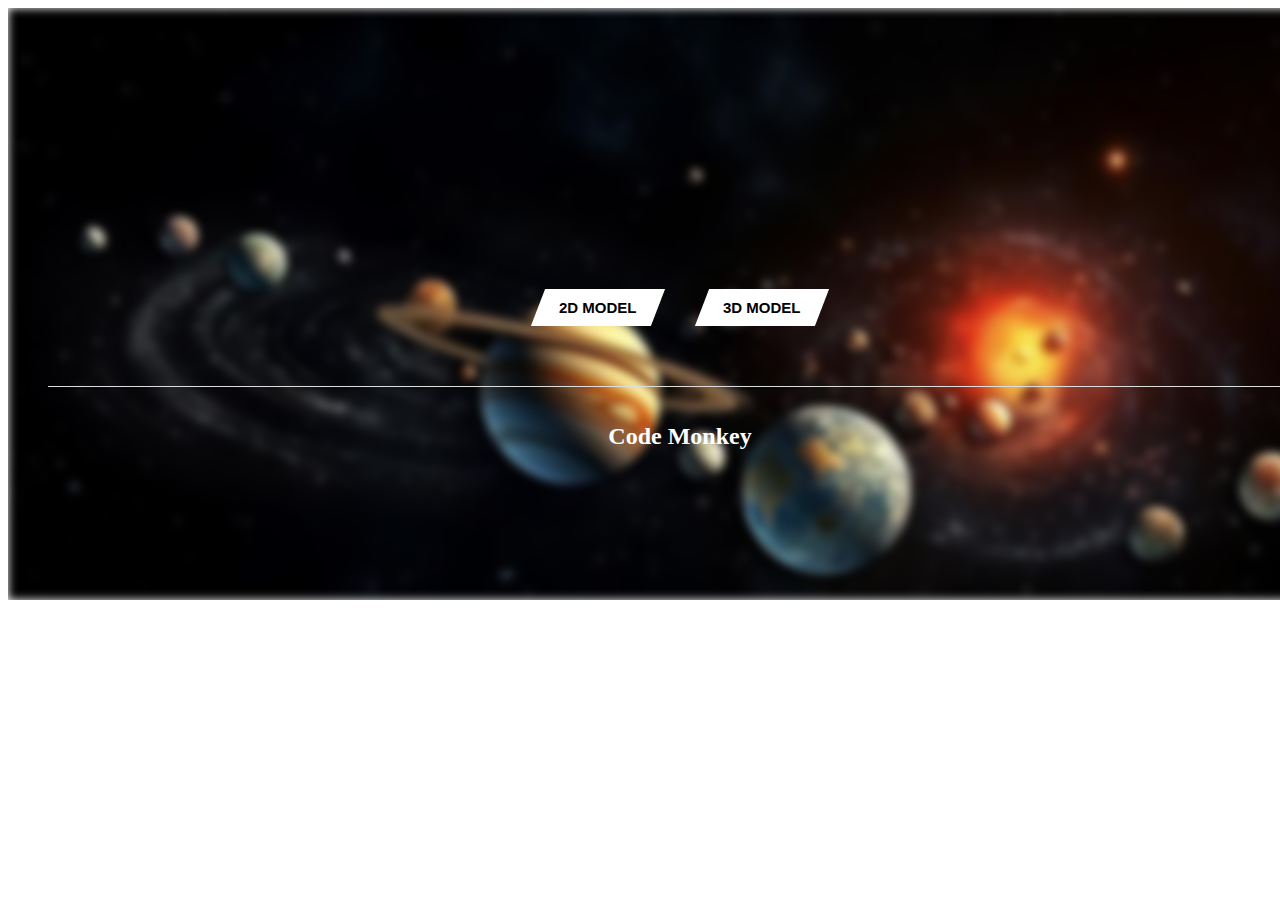
==== commit 05e8891c: "update" ====
--- a/index.html
+++ b/index.html
@@ -1,159 +1,45 @@
+
+
 <!DOCTYPE html>
 <html lang="en">
 <head>
     <meta charset="UTF-8">
-    <meta http-equiv="X-UA-Compatible" content="IE=edge">
     <meta name="viewport" content="width=device-width, initial-scale=1.0">
-    <link rel="stylesheet" href="style.css">
-    <title>Solar System</title>
+    <title>Document</title>
+    <link rel="stylesheet" href="index.css">
+    
 </head>
+<body>
 
-<body>
-    <body class="opening hide-UI view-2D zoom-large data-close controls-close">
-        <div id="navbar">
-          <a id="toggle-data" href="#data"><i class="icon-data"></i>Data</a>
-          <h1>3D Solar System<br><span> <a href=""></a></span></h1>
-          <a id="toggle-controls" href="#controls"><i class="icon-controls"></i>Controls</a>
+    <div class = 'top-Container'>
+        <div class="main-container text-container">
+        <h1 class="main-title sliding-text">Welcome to the Comics Arena</h1>
+        <p class="main-text sliding-text">This web app allows users to explore the solar system through interactive 2D and 3D visualizations. The 2D view offers a simplified, top-down look at planetary orbits, while the 3D view provides an immersive experience where users can explore planets and their movements from various angles.
+  
+  After exploring, users can take a quiz to test their knowledge of the solar system. The quiz covers key facts about planets, their sizes, orbits, and other features, reinforcing the learning experience in a fun and engaging way.</p>
+        <div class="button-container">
+          <button class="customBtn1"  id="button1" ><span class='customBtn1Span'>2D Model</span></button>
+          <button class="customBtn1" id="button2" ><span class='customBtn1Span'>3D Model</span></button>
         </div>
-        <div id="data">
-          <a class="sun" title="sun" href="quiz.html?planet=Sun">Sun</a>
-          <a class="mercury" title="mercury" href="quiz.html?planet=Mercury">Mercury</a>
-          <a class="venus" title="venus" href="quiz.html?planet=Venus">Venus</a>
-          <a class="earth active" title="earth" href="quiz.html?planet=Earth">Earth</a>
-          <a class="mars" title="mars" href="quiz.html?planet=Mars">Mars</a>
-          <a class="jupiter" title="jupiter" href="quiz.html?planet=Jupiter">Jupiter</a>
-          <a class="saturn" title="saturn" href="quiz.html?planet=Saturn">Saturn</a>
-          <a class="uranus" title="uranus" href="quiz.html?planet=Uranus">Uranus</a>
-          <a class="neptune" title="neptune" href="quiz.html?planet=Neptune">Neptune</a>
+        <div class="footer">
+          <h1 class="footer-title">Code Monkey</h1>
         </div>
-        
-        <div id="controls">
-          <label class="set-view">
-            <input type="checkbox">
+      </div>
+      </div>
 
-            <label class="set-zoom">
-            <input type="checkbox">
-          </label>
-          <label>
-            <input type="radio" class="set-speed" name="scale" checked>
-            <span>Speed</span>
-          </label>
-          <label>
-            <input type="radio" class="set-size" name="scale">
-            <span>Size</span>
-          </label>
-          <label>
-            <input type="radio" class="set-distance" name="scale">
-            <span>Distance</span>
-          </label>
-        </div>
-        <div id="universe" class="scale-stretched">
-          <div id="galaxy">
-            <div id="solar-system" class="earth">
-              <div id="mercury" class="orbit">
-                <div class="pos">
-                  <div class="planet">
-                    <dl class="infos">
-                      <dt>Mercury</dt>
-                      <dd><span></span></dd>
-                    </dl>
-                  </div>
-                </div>
-              </div>
-              <div id="venus" class="orbit">
-                <div class="pos">
-                  <div class="planet">
-                    <dl class="infos">
-                      <dt>Venus</dt>
-                      <dd><span></span></dd>
-                    </dl>
-                  </div>
-                </div>
-              </div>
-              <div id="earth" class="orbit">
-                <div class="pos">
-                  <div class="orbit">
-                    <div class="pos">
-                      <div class="moon"></div>
-                    </div>
-                  </div>
-                  <div class="planet">
-                    <dl class="infos">
-                      <dt>Earth</dt>
-                      <dd><span></span></dd>
-                    </dl>
-                  </div>
-                </div>
-              </div>
-              <div id="mars" class="orbit">
-                <div class="pos">
-                  <div class="planet">
-                    <dl class="infos">
-                      <dt>Mars</dt>
-                      <dd><span></span></dd>
-                    </dl>
-                  </div>
-                </div>
-              </div>
-              <div id="jupiter" class="orbit">
-                <div class="pos">
-                  <div class="planet">
-                    <dl class="infos">
-                      <dt>Jupiter</dt>
-                      <dd><span></span></dd>
-                    </dl>
-                  </div>
-                </div>
-              </div>
-              <div id="saturn" class="orbit">
-                <div class="pos">
-                  <div class="planet">
-                    <div class="ring"></div>
-                    <dl class="infos">
-                      <dt>Saturn</dt>
-                      <dd><span></span></dd>
-                    </dl>
-                  </div>
-                </div>
-              </div>
-              <div id="uranus" class="orbit">
-                <div class="pos">
-                  <div class="planet">
-                    <dl class="infos">
-                      <dt>Uranus</dt>
-                      <dd><span></span></dd>
-                    </dl>
-                  </div>
-                </div>
-              </div>
-              <div id="neptune" class="orbit">
-                <div class="pos">
-                  <div class="planet">
-                    <dl class="infos">
-                      <dt>Neptune</dt>
-                      <dd><span></span></dd>
-                    </dl>
-                  </div>
-                </div>
-              </div>
-              <div id="sun">
-                <dl class="infos">
-                  <dt>Sun</dt>
-                  <dd><span></span></dd>
-                </dl>
-              </div>
-            </div>
-          </div>
-        </div>
-        <script src="//ajax.googleapis.com/ajax/libs/jquery/1.8.1/jquery.min.js"></script>
-        <script type="text/javascript">
-        if (typeof jQuery == 'undefined') { 
-          document.write(unescape("%3Cscript src='js/jquery.min.js' type='text/javascript'%3E%3C/script%3E"));
-        }
-        </script>
-        <script src="js/prefixfree.min.js"></script>
-        <script src="js/scripts.min.js"></script>
-      </body>
-  <script src="script.js"></script>
+    <script>
+        // Grab the buttons
+        const button1 = document.getElementById('button1');
+        const button2 = document.getElementById('button2');
+
+        // Add event listeners to the buttons for redirecting to a specific link
+        button1.addEventListener('click', () => {
+            window.location.href = './modelInformation/index.html'; // Replace with your desired URL for Button 1
+        });
+
+        button2.addEventListener('click', () => {
+            window.location.href = './quiz/index.html'; // Replace with your desired URL for Button 2
+        });
+    </script>
 </body>
 </html>--- a/index.css
+++ b/index.css
@@ -0,0 +1,128 @@
+@import url('https://fonts.googleapis.com/css2?family=Roboto:wght@400;700&display=swap');
+
+.main-container {
+
+  position: relative; 
+  text-align: center;
+  padding: 40px;
+  height: 40vw;
+  overflow: hidden; 
+}
+
+
+.main-container::before {
+  content: "";
+  position: absolute;
+  top: 0;
+  left: 0;
+  width: 100%;
+  height: 100%;
+  background-image: url('mainPageBg.jpg'); 
+  background-size: cover;
+  filter: blur(5px); 
+  z-index: 1; 
+}
+
+
+.main-container > * {
+  position: relative; 
+  z-index: 2; 
+  color: white; 
+}
+  .main-title {
+    font-family: 'Roboto', sans-serif;
+    font-size: 36px;
+    color: #ffffff;
+    margin-bottom: 20px;
+  }
+  .topContaner{
+    display: flex;
+    flex-direction: column;
+  }
+  .main-text {
+    font-family: 'Roboto', sans-serif;
+    padding: 0vw 15vw 0vw 15vw;
+    font-size: 18px;
+    color: #ffffff;
+    margin-bottom: 30px;
+  }
+  .footer {
+    margin-top: 40px;
+    border-top: 1px solid #ddd;
+    padding-top: 20px;
+  }
+  
+  .footer-title {
+    font-size: 24px;
+    color: #ffffff;
+  }
+  
+
+.customBtn1 {
+  margin: 20px;
+  background: #fff;
+  border: none;
+  padding: 10px 20px;
+  display: inline-block;
+  font-size: 15px;
+  font-weight: 600;
+  width: 120px;
+  text-transform: uppercase;
+  cursor: pointer;
+  transform: skew(-21deg);
+}
+
+.customBtn1Span {
+  display: inline-block;
+  transform: skew(21deg);
+}
+
+.customBtn1::before {
+  content: '';
+  position: absolute;
+  top: 0;
+  bottom: 0;
+  right: 100%;
+  left: 0;
+  background: rgb(20, 20, 20);
+  opacity: 0;
+  z-index: -1;
+  transition: all 0.5s;
+}
+
+.customBtn1:hover {
+  color: #fff;
+}
+
+.customBtn1:hover::before {
+  left: 0;
+  right: 0;
+  opacity: 1;
+}
+
+
+
+.text-container {
+  overflow: hidden; 
+  width: 100%; 
+  position: relative;
+}
+
+.sliding-text {
+  position: relative;
+  opacity: 0;
+  animation: slideInFromRight 1.5s forwards; 
+
+}
+
+
+@keyframes slideInFromRight {
+  0% {
+    transform: translateX(-100%); 
+    opacity: 0;
+  }
+  100% {
+    transform: translateX(0);
+    opacity: 1; 
+  }
+}
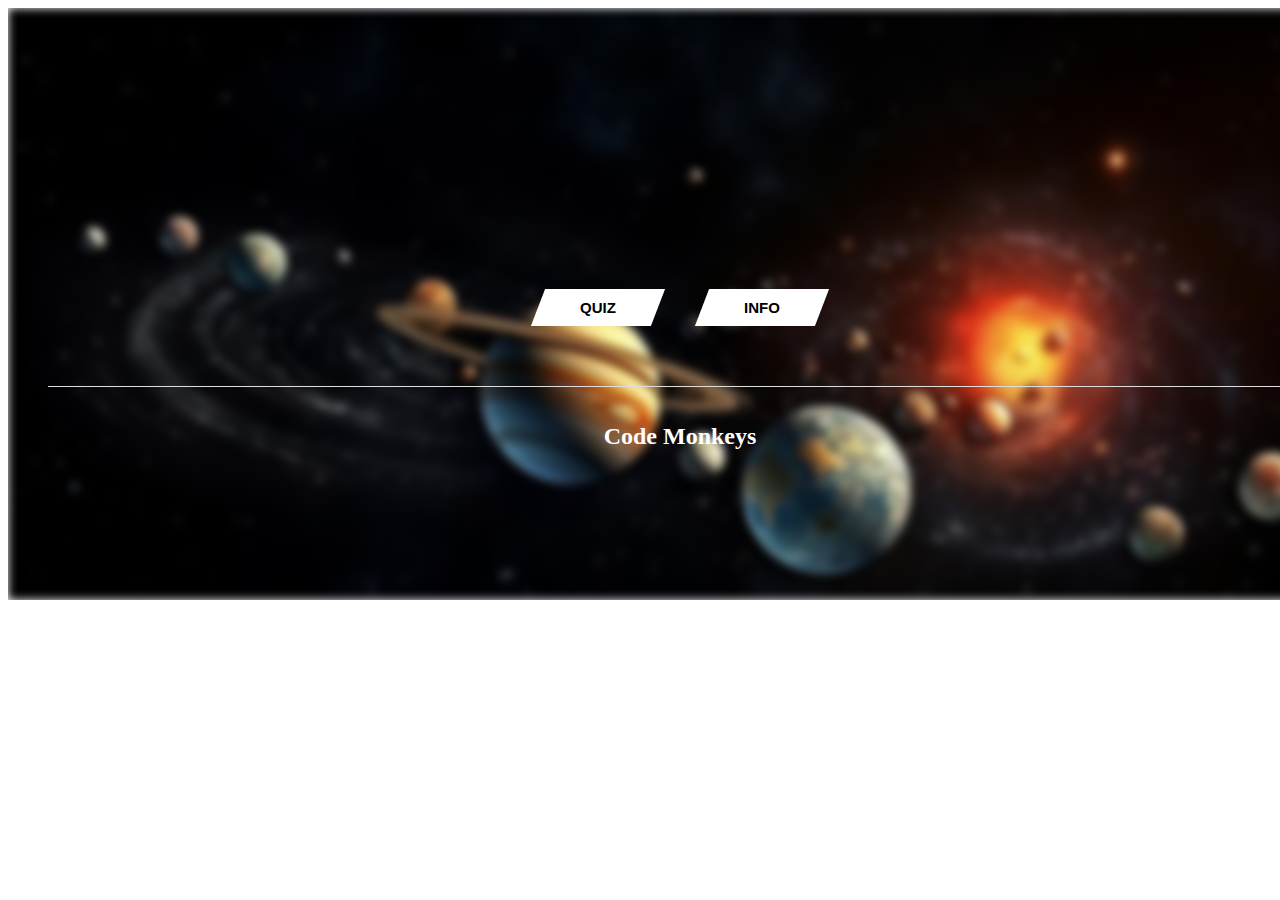
==== commit 41a145a1: "update" ====
--- a/index.html
+++ b/index.html
@@ -18,11 +18,11 @@
   
   After exploring, users can take a quiz to test their knowledge of the solar system. The quiz covers key facts about planets, their sizes, orbits, and other features, reinforcing the learning experience in a fun and engaging way.</p>
         <div class="button-container">
-          <button class="customBtn1"  id="button1" ><span class='customBtn1Span'>2D Model</span></button>
-          <button class="customBtn1" id="button2" ><span class='customBtn1Span'>3D Model</span></button>
+          <button class="customBtn1"  id="button1" ><span class='customBtn1Span'>Quiz</span></button>
+          <button class="customBtn1" id="button2" ><span class='customBtn1Span'>Info</span></button>
         </div>
         <div class="footer">
-          <h1 class="footer-title">Code Monkey</h1>
+          <h1 class="footer-title">Code Monkeys</h1>
         </div>
       </div>
       </div>
